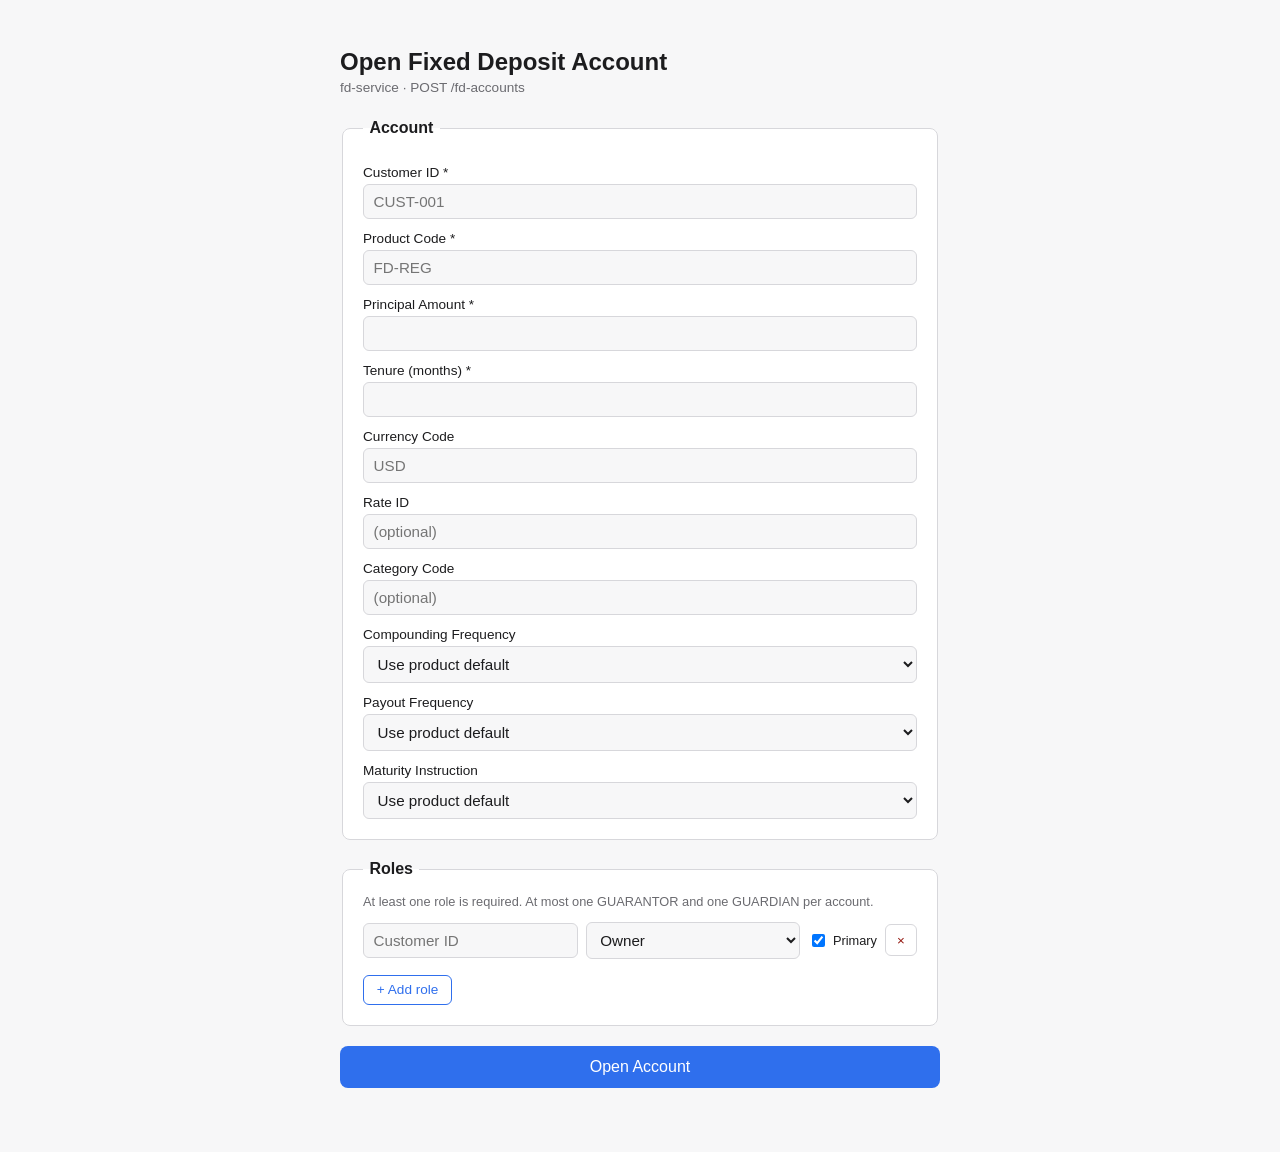
==== frontend/index.html @ ea535aa8 "Restructure into full dev workspace: fdservice under backend/, add frontend and API specs" ====
<!doctype html>
<html lang="en">
<head>
  <meta charset="utf-8" />
  <meta name="viewport" content="width=device-width, initial-scale=1" />
  <title>Open Fixed Deposit Account</title>
  <link rel="stylesheet" href="css/styles.css" />
</head>
<body>
  <main class="page">
    <h1>Open Fixed Deposit Account</h1>
    <p class="subtitle">fd-service · POST /fd-accounts</p>

    <form id="fd-form" novalidate>
      <fieldset>
        <legend>Account</legend>

        <label for="custId">Customer ID *</label>
        <input type="text" id="custId" name="custId" placeholder="CUST-001" required />

        <label for="productCode">Product Code *</label>
        <input type="text" id="productCode" name="productCode" placeholder="FD-REG" required />

        <label for="principal">Principal Amount *</label>
        <input type="number" id="principal" name="principal" min="0.01" step="0.01" required />

        <label for="tenureMonths">Tenure (months) *</label>
        <input type="number" id="tenureMonths" name="tenureMonths" min="1" step="1" required />

        <label for="currencyCode">Currency Code</label>
        <input type="text" id="currencyCode" name="currencyCode" placeholder="USD" maxlength="3" />

        <label for="rateId">Rate ID</label>
        <input type="text" id="rateId" name="rateId" placeholder="(optional)" />

        <label for="categoryCd">Category Code</label>
        <input type="text" id="categoryCd" name="categoryCd" placeholder="(optional)" />

        <label for="compoundingFreq">Compounding Frequency</label>
        <select id="compoundingFreq" name="compoundingFreq">
          <option value="">Use product default</option>
          <option value="MONTHLY">Monthly</option>
          <option value="QUARTERLY">Quarterly</option>
          <option value="HALF_YEARLY">Half-yearly</option>
          <option value="ANNUALLY">Annually</option>
        </select>

        <label for="payoutFreq">Payout Frequency</label>
        <select id="payoutFreq" name="payoutFreq">
          <option value="">Use product default</option>
          <option value="MONTHLY">Monthly</option>
          <option value="QUARTERLY">Quarterly</option>
          <option value="HALF_YEARLY">Half-yearly</option>
          <option value="ANNUALLY">Annually</option>
        </select>

        <label for="maturityInstruction">Maturity Instruction</label>
        <select id="maturityInstruction" name="maturityInstruction">
          <option value="">Use product default</option>
          <option value="PAYOUT">Payout</option>
          <option value="RENEW">Renew</option>
        </select>
      </fieldset>

      <fieldset>
        <legend>Roles</legend>
        <p class="hint">At least one role is required. At most one GUARANTOR and one GUARDIAN per account.</p>
        <div id="roles-list"></div>
        <button type="button" id="add-role-btn" class="secondary">+ Add role</button>
      </fieldset>

      <div id="form-errors" class="errors" hidden></div>

      <button type="submit" id="submit-btn">Open Account</button>
    </form>

    <section id="result-panel" class="result" hidden>
      <h2 id="result-title"></h2>
      <pre id="result-body"></pre>
    </section>
  </main>

  <template id="role-row-template">
    <div class="role-row">
      <input type="text" class="role-custId" placeholder="Customer ID" />
      <select class="role-type">
        <option value="OWNER">Owner</option>
        <option value="JOINT_HOLDER">Joint Holder</option>
        <option value="NOMINEE">Nominee</option>
        <option value="GUARANTOR">Guarantor</option>
        <option value="GUARDIAN">Guardian</option>
        <option value="BENEFICIARY">Beneficiary</option>
      </select>
      <label class="role-primary-label">
        <input type="checkbox" class="role-primary" /> Primary
      </label>
      <button type="button" class="remove-role-btn" aria-label="Remove role">&times;</button>
    </div>
  </template>

  <script src="js/api.js"></script>
  <script src="js/app.js"></script>
</body>
</html>
---- frontend/css/styles.css ----
:root {
  color-scheme: light dark;
  --bg: #f7f7f8;
  --panel: #ffffff;
  --border: #d7d7db;
  --text: #1c1c1e;
  --muted: #6b6b70;
  --accent: #2f6fed;
  --error-bg: #fdecea;
  --error-text: #92140c;
  --success-bg: #eafaf0;
  --success-text: #146c3a;
}

@media (prefers-color-scheme: dark) {
  :root {
    --bg: #1c1c1e;
    --panel: #2a2a2d;
    --border: #3d3d40;
    --text: #f2f2f3;
    --muted: #a3a3a8;
    --accent: #5c8dff;
    --error-bg: #3a1f1d;
    --error-text: #ff8a80;
    --success-bg: #1c3326;
    --success-text: #7fd8a3;
  }
}

* {
  box-sizing: border-box;
}

body {
  margin: 0;
  background: var(--bg);
  color: var(--text);
  font-family: -apple-system, BlinkMacSystemFont, "Segoe UI", Roboto, Helvetica, Arial, sans-serif;
}

.page {
  max-width: 640px;
  margin: 0 auto;
  padding: 2rem 1.25rem 4rem;
}

h1 {
  font-size: 1.5rem;
  margin-bottom: 0.25rem;
}

.subtitle {
  color: var(--muted);
  margin-top: 0;
  margin-bottom: 1.5rem;
  font-size: 0.85rem;
}

fieldset {
  background: var(--panel);
  border: 1px solid var(--border);
  border-radius: 8px;
  padding: 1rem 1.25rem 1.25rem;
  margin-bottom: 1.25rem;
}

legend {
  font-weight: 600;
  padding: 0 0.4rem;
}

.hint {
  color: var(--muted);
  font-size: 0.8rem;
  margin-top: 0;
}

label {
  display: block;
  font-size: 0.85rem;
  margin-top: 0.75rem;
  margin-bottom: 0.25rem;
}

input[type="text"],
input[type="number"],
select {
  width: 100%;
  padding: 0.5rem 0.6rem;
  border-radius: 6px;
  border: 1px solid var(--border);
  background: var(--bg);
  color: var(--text);
  font-size: 0.95rem;
}

.role-row {
  display: grid;
  grid-template-columns: 1fr 1fr auto auto;
  gap: 0.5rem;
  align-items: center;
  margin-bottom: 0.5rem;
}

.role-primary-label {
  display: flex;
  align-items: center;
  gap: 0.3rem;
  font-size: 0.8rem;
  white-space: nowrap;
  margin: 0;
}

.remove-role-btn {
  background: transparent;
  border: 1px solid var(--border);
  border-radius: 6px;
  color: var(--error-text);
  cursor: pointer;
  width: 2rem;
  height: 2rem;
}

button.secondary {
  background: transparent;
  border: 1px solid var(--accent);
  color: var(--accent);
  padding: 0.4rem 0.8rem;
  border-radius: 6px;
  cursor: pointer;
  font-size: 0.85rem;
  margin-top: 0.5rem;
}

#submit-btn {
  width: 100%;
  padding: 0.75rem;
  border: none;
  border-radius: 8px;
  background: var(--accent);
  color: #fff;
  font-size: 1rem;
  cursor: pointer;
}

#submit-btn:disabled {
  opacity: 0.6;
  cursor: not-allowed;
}

.errors {
  background: var(--error-bg);
  color: var(--error-text);
  border-radius: 8px;
  padding: 0.75rem 1rem;
  margin-bottom: 1rem;
  font-size: 0.9rem;
}

.errors ul {
  margin: 0;
  padding-left: 1.2rem;
}

.result {
  border-radius: 8px;
  padding: 1rem 1.25rem;
  margin-top: 1.5rem;
}

.result.success {
  background: var(--success-bg);
  color: var(--success-text);
}

.result.failure {
  background: var(--error-bg);
  color: var(--error-text);
}

.result h2 {
  margin-top: 0;
  font-size: 1.1rem;
}

.result pre {
  white-space: pre-wrap;
  word-break: break-word;
  font-size: 0.85rem;
  margin: 0;
}
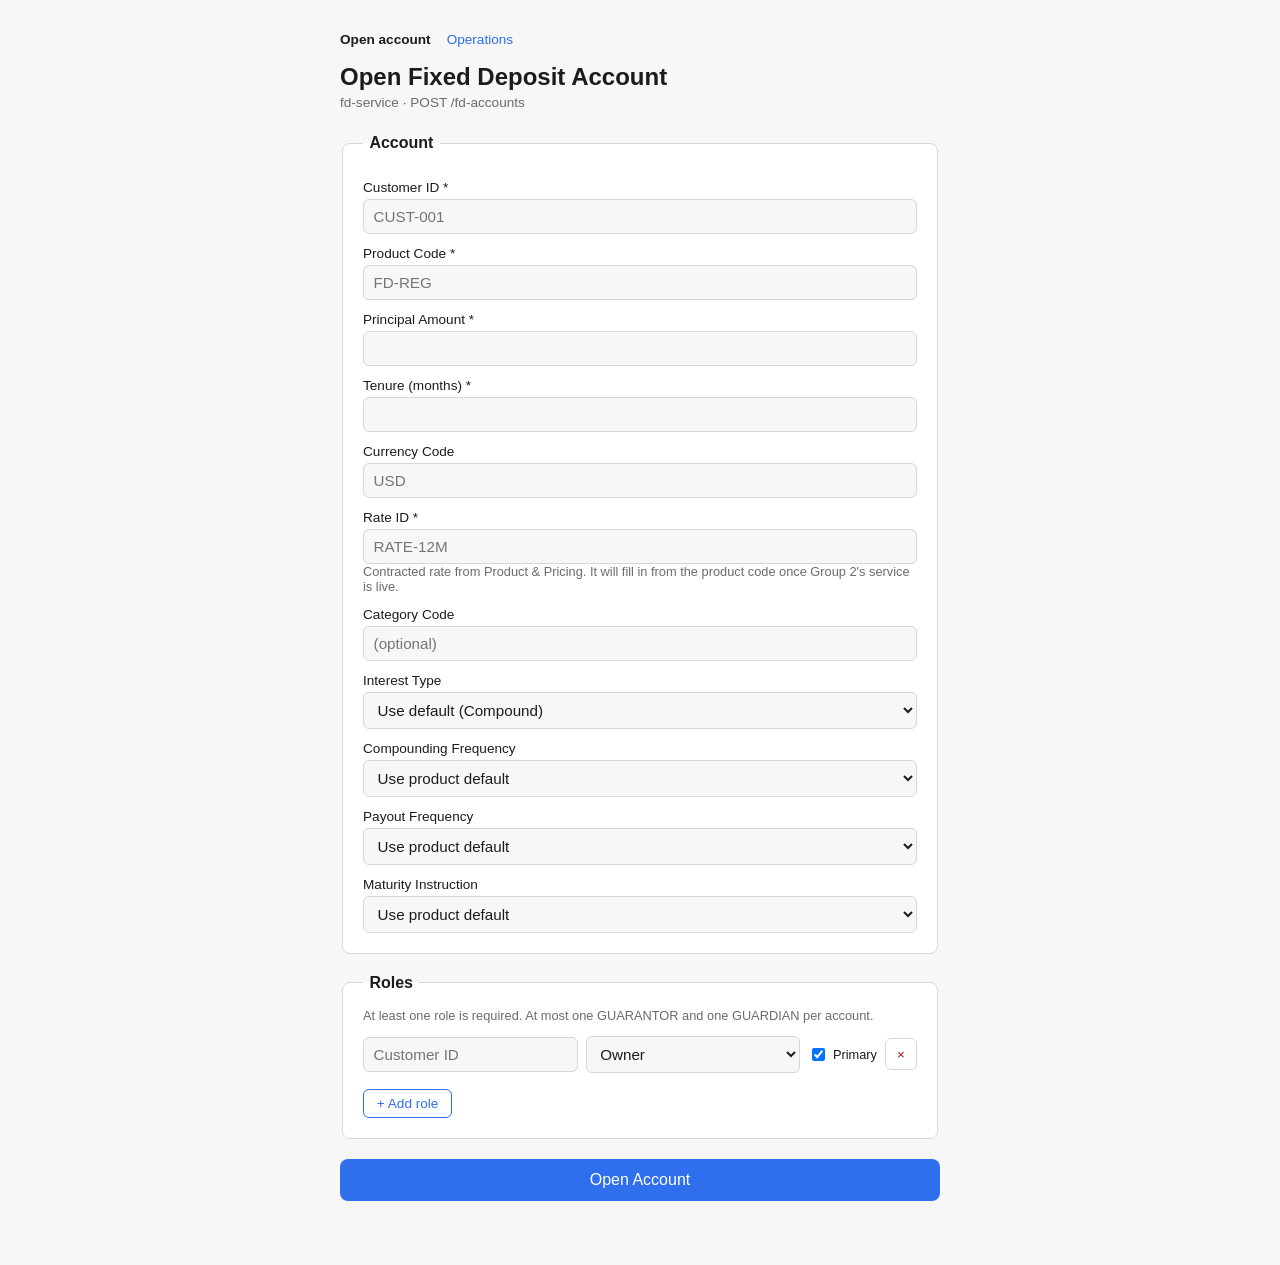
==== commit 79cbb0af: "Replace workspace with full FD module: interest batch, ledger and ops console Uploads the complete F" ====
--- a/frontend/index.html
+++ b/frontend/index.html
@@ -8,6 +8,10 @@
 </head>
 <body>
   <main class="page">
+    <nav class="topnav">
+      <a href="index.html" aria-current="page">Open account</a>
+      <a href="operations.html">Operations</a>
+    </nav>
     <h1>Open Fixed Deposit Account</h1>
     <p class="subtitle">fd-service · POST /fd-accounts</p>
 
@@ -30,11 +34,19 @@
         <label for="currencyCode">Currency Code</label>
         <input type="text" id="currencyCode" name="currencyCode" placeholder="USD" maxlength="3" />
 
-        <label for="rateId">Rate ID</label>
-        <input type="text" id="rateId" name="rateId" placeholder="(optional)" />
+        <label for="rateId">Rate ID *</label>
+        <input type="text" id="rateId" name="rateId" placeholder="RATE-12M" maxlength="20" required />
+        <p class="hint">Contracted rate from Product &amp; Pricing. It will fill in from the product code once Group 2's service is live.</p>
 
         <label for="categoryCd">Category Code</label>
         <input type="text" id="categoryCd" name="categoryCd" placeholder="(optional)" />
+
+        <label for="interestType">Interest Type</label>
+        <select id="interestType" name="interestType">
+          <option value="">Use default (Compound)</option>
+          <option value="COMPOUND">Compound — interest added to principal</option>
+          <option value="SIMPLE">Simple — interest paid out</option>
+        </select>
 
         <label for="compoundingFreq">Compounding Frequency</label>
         <select id="compoundingFreq" name="compoundingFreq">
@@ -48,6 +60,7 @@
         <label for="payoutFreq">Payout Frequency</label>
         <select id="payoutFreq" name="payoutFreq">
           <option value="">Use product default</option>
+          <option value="ON_MATURITY">On maturity</option>
           <option value="MONTHLY">Monthly</option>
           <option value="QUARTERLY">Quarterly</option>
           <option value="HALF_YEARLY">Half-yearly</option>
--- a/frontend/css/styles.css
+++ b/frontend/css/styles.css
@@ -31,6 +31,11 @@
   box-sizing: border-box;
 }
 
+/* Author display rules (.kv grid, .confirm flex) would otherwise override the hidden attribute. */
+[hidden] {
+  display: none !important;
+}
+
 body {
   margin: 0;
   background: var(--bg);
@@ -189,3 +194,202 @@
   font-size: 0.85rem;
   margin: 0;
 }
+
+/* --- Navigation ---------------------------------------------------------- */
+
+.topnav {
+  display: flex;
+  gap: 1rem;
+  font-size: 0.85rem;
+  margin-bottom: 1rem;
+}
+
+.topnav a {
+  color: var(--accent);
+  text-decoration: none;
+}
+
+.topnav a[aria-current="page"] {
+  color: var(--text);
+  font-weight: 600;
+}
+
+/* --- Operations console -------------------------------------------------- */
+
+.page.wide {
+  max-width: 1080px;
+}
+
+.panel {
+  background: var(--panel);
+  border: 1px solid var(--border);
+  border-radius: 8px;
+  padding: 1rem 1.25rem 1.25rem;
+  margin-bottom: 1.25rem;
+}
+
+.panel-head {
+  display: flex;
+  justify-content: space-between;
+  align-items: center;
+  gap: 1rem;
+  margin-bottom: 0.75rem;
+}
+
+.panel h2 {
+  font-size: 1.05rem;
+  margin: 0;
+}
+
+.panel h3 {
+  font-size: 0.9rem;
+  margin: 1.5rem 0 0.5rem;
+}
+
+.inline-form {
+  display: flex;
+  flex-wrap: wrap;
+  align-items: flex-end;
+  gap: 0.5rem 0.75rem;
+  margin-bottom: 0.75rem;
+}
+
+.inline-form label {
+  display: flex;
+  flex-direction: column;
+  gap: 0.25rem;
+  margin: 0;
+}
+
+.inline-form input {
+  width: auto;
+  min-width: 10rem;
+}
+
+input[type="date"] {
+  padding: 0.45rem 0.6rem;
+  border-radius: 6px;
+  border: 1px solid var(--border);
+  background: var(--bg);
+  color: var(--text);
+  font-size: 0.95rem;
+  font-family: inherit;
+}
+
+button.primary,
+button.danger {
+  border-radius: 6px;
+  padding: 0.45rem 0.9rem;
+  font-size: 0.85rem;
+  cursor: pointer;
+}
+
+button.primary {
+  background: var(--accent);
+  border: 1px solid var(--accent);
+  color: #fff;
+}
+
+button.danger {
+  background: transparent;
+  border: 1px solid var(--error-text);
+  color: var(--error-text);
+}
+
+.inline-form button.secondary {
+  margin-top: 0;
+}
+
+button:disabled {
+  opacity: 0.6;
+  cursor: not-allowed;
+}
+
+.confirm {
+  display: flex;
+  flex-wrap: wrap;
+  align-items: center;
+  gap: 0.5rem 0.75rem;
+  font-size: 0.85rem;
+}
+
+.kv {
+  display: grid;
+  grid-template-columns: repeat(auto-fill, minmax(190px, 1fr));
+  gap: 0.6rem 1.25rem;
+  margin: 0 0 0.75rem;
+}
+
+.kv dt {
+  font-size: 0.72rem;
+  color: var(--muted);
+  text-transform: uppercase;
+  letter-spacing: 0.03em;
+}
+
+.kv dd {
+  margin: 0.1rem 0 0;
+  font-variant-numeric: tabular-nums;
+  overflow-wrap: anywhere;
+}
+
+.table-wrap {
+  overflow-x: auto;
+}
+
+table {
+  width: 100%;
+  border-collapse: collapse;
+  font-size: 0.82rem;
+}
+
+th,
+td {
+  text-align: left;
+  padding: 0.4rem 0.55rem;
+  border-bottom: 1px solid var(--border);
+  white-space: nowrap;
+}
+
+th {
+  color: var(--muted);
+  font-weight: 600;
+}
+
+th.num,
+td.num {
+  text-align: right;
+  font-variant-numeric: tabular-nums;
+}
+
+td.empty {
+  color: var(--muted);
+  text-align: center;
+}
+
+.badge {
+  display: inline-block;
+  padding: 0.05rem 0.45rem;
+  border-radius: 999px;
+  font-size: 0.72rem;
+  font-weight: 600;
+  background: var(--bg);
+  border: 1px solid var(--border);
+}
+
+.badge-success,
+.badge-active,
+.badge-completed,
+.badge-open {
+  background: var(--success-bg);
+  color: var(--success-text);
+  border-color: transparent;
+}
+
+.badge-failed,
+.badge-closed,
+.badge-matured_closed {
+  background: var(--error-bg);
+  color: var(--error-text);
+  border-color: transparent;
+}
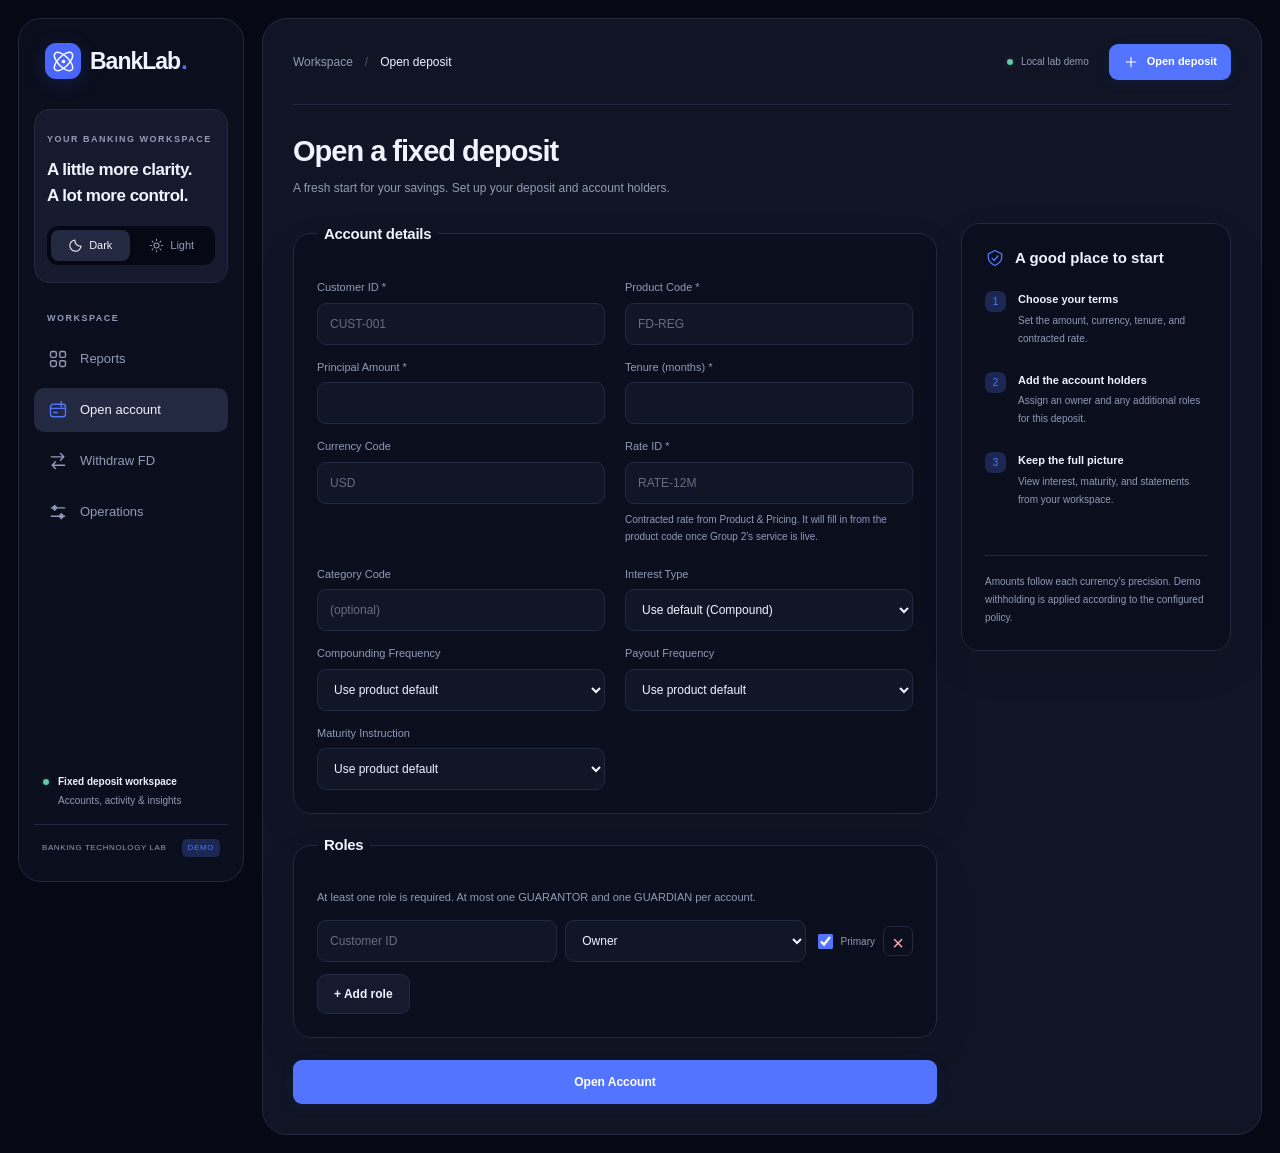
==== commit 5821c13d: "Redesign banking workspace with dark and light dashboard themes" ====
--- a/frontend/index.html
+++ b/frontend/index.html
@@ -4,75 +4,69 @@
   <meta charset="utf-8" />
   <meta name="viewport" content="width=device-width, initial-scale=1" />
   <title>Open Fixed Deposit Account</title>
+  <script src="js/theme.js"></script>
   <link rel="stylesheet" href="css/styles.css" />
 </head>
 <body>
   <main class="page">
     <nav class="topnav">
       <a href="index.html" aria-current="page">Open account</a>
+      <a href="withdraw.html">Withdraw FD</a>
       <a href="operations.html">Operations</a>
+      <a href="reports.html">Reports</a>
     </nav>
-    <h1>Open Fixed Deposit Account</h1>
-    <p class="subtitle">fd-service · POST /fd-accounts</p>
+    <h1>Open a fixed deposit</h1>
+    <p class="subtitle">A fresh start for your savings. Set up your deposit and account holders.</p>
 
     <form id="fd-form" novalidate>
       <fieldset>
-        <legend>Account</legend>
+        <legend>Account details</legend>
+<div class="account-grid">
 
-        <label for="custId">Customer ID *</label>
-        <input type="text" id="custId" name="custId" placeholder="CUST-001" required />
+        <div class="field"><label for="custId">Customer ID *</label><input type="text" id="custId" name="custId" placeholder="CUST-001" required /></div>
 
-        <label for="productCode">Product Code *</label>
-        <input type="text" id="productCode" name="productCode" placeholder="FD-REG" required />
+        <div class="field"><label for="productCode">Product Code *</label><input type="text" id="productCode" name="productCode" placeholder="FD-REG" required /></div>
 
-        <label for="principal">Principal Amount *</label>
-        <input type="number" id="principal" name="principal" min="0.01" step="0.01" required />
+        <div class="field"><label for="principal">Principal Amount *</label><input type="number" inputmode="decimal" id="principal" name="principal" min="0.01" step="0.01" required /></div>
 
-        <label for="tenureMonths">Tenure (months) *</label>
-        <input type="number" id="tenureMonths" name="tenureMonths" min="1" step="1" required />
+        <div class="field"><label for="tenureMonths">Tenure (months) *</label><input type="number" id="tenureMonths" name="tenureMonths" min="1" step="1" required /></div>
 
-        <label for="currencyCode">Currency Code</label>
-        <input type="text" id="currencyCode" name="currencyCode" placeholder="USD" maxlength="3" />
+        <div class="field"><label for="currencyCode">Currency Code</label><input type="text" id="currencyCode" name="currencyCode" placeholder="USD" maxlength="3" list="currency-codes" /></div>
 
-        <label for="rateId">Rate ID *</label>
-        <input type="text" id="rateId" name="rateId" placeholder="RATE-12M" maxlength="20" required />
-        <p class="hint">Contracted rate from Product &amp; Pricing. It will fill in from the product code once Group 2's service is live.</p>
+        <div class="field"><label for="rateId">Rate ID *</label><input type="text" id="rateId" name="rateId" placeholder="RATE-12M" maxlength="20" required />
+        <p class="hint">Contracted rate from Product &amp; Pricing. It will fill in from the product code once Group 2's service is live.</p></div>
 
-        <label for="categoryCd">Category Code</label>
-        <input type="text" id="categoryCd" name="categoryCd" placeholder="(optional)" />
+        <div class="field"><label for="categoryCd">Category Code</label><input type="text" id="categoryCd" name="categoryCd" placeholder="(optional)" /></div>
 
-        <label for="interestType">Interest Type</label>
-        <select id="interestType" name="interestType">
+        <div class="field"><label for="interestType">Interest Type</label><select id="interestType" name="interestType">
           <option value="">Use default (Compound)</option>
           <option value="COMPOUND">Compound — interest added to principal</option>
           <option value="SIMPLE">Simple — interest paid out</option>
-        </select>
+        </select></div>
 
-        <label for="compoundingFreq">Compounding Frequency</label>
-        <select id="compoundingFreq" name="compoundingFreq">
+        <div class="field"><label for="compoundingFreq">Compounding Frequency</label><select id="compoundingFreq" name="compoundingFreq">
           <option value="">Use product default</option>
           <option value="MONTHLY">Monthly</option>
           <option value="QUARTERLY">Quarterly</option>
           <option value="HALF_YEARLY">Half-yearly</option>
           <option value="ANNUALLY">Annually</option>
-        </select>
+        </select></div>
 
-        <label for="payoutFreq">Payout Frequency</label>
-        <select id="payoutFreq" name="payoutFreq">
+        <div class="field"><label for="payoutFreq">Payout Frequency</label><select id="payoutFreq" name="payoutFreq">
           <option value="">Use product default</option>
           <option value="ON_MATURITY">On maturity</option>
           <option value="MONTHLY">Monthly</option>
           <option value="QUARTERLY">Quarterly</option>
           <option value="HALF_YEARLY">Half-yearly</option>
           <option value="ANNUALLY">Annually</option>
-        </select>
+        </select></div>
 
-        <label for="maturityInstruction">Maturity Instruction</label>
-        <select id="maturityInstruction" name="maturityInstruction">
+        <div class="field"><label for="maturityInstruction">Maturity Instruction</label><select id="maturityInstruction" name="maturityInstruction">
           <option value="">Use product default</option>
           <option value="PAYOUT">Payout</option>
           <option value="RENEW">Renew</option>
-        </select>
+        </select></div>
+</div>
       </fieldset>
 
       <fieldset>
@@ -91,7 +85,9 @@
       <h2 id="result-title"></h2>
       <pre id="result-body"></pre>
     </section>
-  </main>
+  <aside class="panel deposit-guide" aria-label="Opening a deposit"><div class="guide-heading"><svg viewBox="0 0 24 24" fill="none" stroke="currentColor" stroke-width="1.6" aria-hidden="true"><path d="m12 3 8 4v5c0 5-8 9-8 9s-8-4-8-9V7Z"/><path d="m8 12 3 3 5-6"/></svg>A good place to start</div><ol class="guide-steps"><li><strong>Choose your terms</strong><span>Set the amount, currency, tenure, and contracted rate.</span></li><li><strong>Add the account holders</strong><span>Assign an owner and any additional roles for this deposit.</span></li><li><strong>Keep the full picture</strong><span>View interest, maturity, and statements from your workspace.</span></li></ol><div class="guide-footer">Amounts follow each currency’s precision. Demo withholding is applied according to the configured policy.</div></aside>
+  <datalist id="currency-codes"><option value="INR"><option value="USD"><option value="JPY"><option value="BHD"><option value="KWD"><option value="EUR"><option value="GBP"></datalist>
+</main>
 
   <template id="role-row-template">
     <div class="role-row">
@@ -111,7 +107,9 @@
     </div>
   </template>
 
-  <script src="js/api.js"></script>
+  <script src="js/shell.js"></script>
+<script src="js/money.js"></script>
+<script src="js/api.js"></script>
   <script src="js/app.js"></script>
 </body>
 </html>
--- a/frontend/css/styles.css
+++ b/frontend/css/styles.css
@@ -1,395 +1,102 @@
-:root {
-  color-scheme: light dark;
-  --bg: #f7f7f8;
-  --panel: #ffffff;
-  --border: #d7d7db;
-  --text: #1c1c1e;
-  --muted: #6b6b70;
-  --accent: #2f6fed;
-  --error-bg: #fdecea;
-  --error-text: #92140c;
-  --success-bg: #eafaf0;
-  --success-text: #146c3a;
+:root, :root[data-theme="dark"] {
+  color-scheme: dark;
+  --bg:#060814; --sidebar:#0b0e1c; --canvas:#101424; --panel:#0a0e1d; --panel-soft:#151a2e;
+  --input:#111627; --border:#222941; --text:#f1f3ff; --muted:#929bb7; --accent:#5374ff;
+  --accent-soft:#1b2854; --active:#222940; --shadow:0 16px 45px #00000012;
+  --error-bg:#301c29; --error-text:#ffadba; --success-bg:#102c2b; --success-text:#77dbc3;
+  --grid:#252d46; --hero:#111935;
 }
-
-@media (prefers-color-scheme: dark) {
-  :root {
-    --bg: #1c1c1e;
-    --panel: #2a2a2d;
-    --border: #3d3d40;
-    --text: #f2f2f3;
-    --muted: #a3a3a8;
-    --accent: #5c8dff;
-    --error-bg: #3a1f1d;
-    --error-text: #ff8a80;
-    --success-bg: #1c3326;
-    --success-text: #7fd8a3;
-  }
+:root[data-theme="light"] {
+  color-scheme:light;
+  --bg:#edf0f7; --sidebar:#ffffff; --canvas:#f4f6fb; --panel:#ffffff; --panel-soft:#f0f3fa;
+  --input:#f8f9fd; --border:#e1e6f0; --text:#19213b; --muted:#6a7590; --accent:#3459ed;
+  --accent-soft:#e8edff; --active:#edf1ff; --shadow:0 8px 30px #23366a06;
+  --error-bg:#fff0f2; --error-text:#ad304b; --success-bg:#e9f7f2; --success-text:#16795c;
+  --grid:#e4e9f3; --hero:#eef1ff;
 }
-
-* {
-  box-sizing: border-box;
-}
-
-/* Author display rules (.kv grid, .confirm flex) would otherwise override the hidden attribute. */
-[hidden] {
-  display: none !important;
-}
-
-body {
-  margin: 0;
-  background: var(--bg);
-  color: var(--text);
-  font-family: -apple-system, BlinkMacSystemFont, "Segoe UI", Roboto, Helvetica, Arial, sans-serif;
-}
-
-.page {
-  max-width: 640px;
-  margin: 0 auto;
-  padding: 2rem 1.25rem 4rem;
-}
-
-h1 {
-  font-size: 1.5rem;
-  margin-bottom: 0.25rem;
-}
-
-.subtitle {
-  color: var(--muted);
-  margin-top: 0;
-  margin-bottom: 1.5rem;
-  font-size: 0.85rem;
-}
-
-fieldset {
-  background: var(--panel);
-  border: 1px solid var(--border);
-  border-radius: 8px;
-  padding: 1rem 1.25rem 1.25rem;
-  margin-bottom: 1.25rem;
-}
-
-legend {
-  font-weight: 600;
-  padding: 0 0.4rem;
-}
-
-.hint {
-  color: var(--muted);
-  font-size: 0.8rem;
-  margin-top: 0;
-}
-
-label {
-  display: block;
-  font-size: 0.85rem;
-  margin-top: 0.75rem;
-  margin-bottom: 0.25rem;
-}
-
-input[type="text"],
-input[type="number"],
-select {
-  width: 100%;
-  padding: 0.5rem 0.6rem;
-  border-radius: 6px;
-  border: 1px solid var(--border);
-  background: var(--bg);
-  color: var(--text);
-  font-size: 0.95rem;
-}
-
-.role-row {
-  display: grid;
-  grid-template-columns: 1fr 1fr auto auto;
-  gap: 0.5rem;
-  align-items: center;
-  margin-bottom: 0.5rem;
-}
-
-.role-primary-label {
-  display: flex;
-  align-items: center;
-  gap: 0.3rem;
-  font-size: 0.8rem;
-  white-space: nowrap;
-  margin: 0;
-}
-
-.remove-role-btn {
-  background: transparent;
-  border: 1px solid var(--border);
-  border-radius: 6px;
-  color: var(--error-text);
-  cursor: pointer;
-  width: 2rem;
-  height: 2rem;
-}
-
-button.secondary {
-  background: transparent;
-  border: 1px solid var(--accent);
-  color: var(--accent);
-  padding: 0.4rem 0.8rem;
-  border-radius: 6px;
-  cursor: pointer;
-  font-size: 0.85rem;
-  margin-top: 0.5rem;
-}
-
-#submit-btn {
-  width: 100%;
-  padding: 0.75rem;
-  border: none;
-  border-radius: 8px;
-  background: var(--accent);
-  color: #fff;
-  font-size: 1rem;
-  cursor: pointer;
-}
-
-#submit-btn:disabled {
-  opacity: 0.6;
-  cursor: not-allowed;
-}
-
-.errors {
-  background: var(--error-bg);
-  color: var(--error-text);
-  border-radius: 8px;
-  padding: 0.75rem 1rem;
-  margin-bottom: 1rem;
-  font-size: 0.9rem;
-}
-
-.errors ul {
-  margin: 0;
-  padding-left: 1.2rem;
-}
-
-.result {
-  border-radius: 8px;
-  padding: 1rem 1.25rem;
-  margin-top: 1.5rem;
-}
-
-.result.success {
-  background: var(--success-bg);
-  color: var(--success-text);
-}
-
-.result.failure {
-  background: var(--error-bg);
-  color: var(--error-text);
-}
-
-.result h2 {
-  margin-top: 0;
-  font-size: 1.1rem;
-}
-
-.result pre {
-  white-space: pre-wrap;
-  word-break: break-word;
-  font-size: 0.85rem;
-  margin: 0;
-}
-
-/* --- Navigation ---------------------------------------------------------- */
-
-.topnav {
-  display: flex;
-  gap: 1rem;
-  font-size: 0.85rem;
-  margin-bottom: 1rem;
-}
-
-.topnav a {
-  color: var(--accent);
-  text-decoration: none;
-}
-
-.topnav a[aria-current="page"] {
-  color: var(--text);
-  font-weight: 600;
-}
-
-/* --- Operations console -------------------------------------------------- */
-
-.page.wide {
-  max-width: 1080px;
-}
-
-.panel {
-  background: var(--panel);
-  border: 1px solid var(--border);
-  border-radius: 8px;
-  padding: 1rem 1.25rem 1.25rem;
-  margin-bottom: 1.25rem;
-}
-
-.panel-head {
-  display: flex;
-  justify-content: space-between;
-  align-items: center;
-  gap: 1rem;
-  margin-bottom: 0.75rem;
-}
-
-.panel h2 {
-  font-size: 1.05rem;
-  margin: 0;
-}
-
-.panel h3 {
-  font-size: 0.9rem;
-  margin: 1.5rem 0 0.5rem;
-}
-
-.inline-form {
-  display: flex;
-  flex-wrap: wrap;
-  align-items: flex-end;
-  gap: 0.5rem 0.75rem;
-  margin-bottom: 0.75rem;
-}
-
-.inline-form label {
-  display: flex;
-  flex-direction: column;
-  gap: 0.25rem;
-  margin: 0;
-}
-
-.inline-form input {
-  width: auto;
-  min-width: 10rem;
-}
-
-input[type="date"] {
-  padding: 0.45rem 0.6rem;
-  border-radius: 6px;
-  border: 1px solid var(--border);
-  background: var(--bg);
-  color: var(--text);
-  font-size: 0.95rem;
-  font-family: inherit;
-}
-
-button.primary,
-button.danger {
-  border-radius: 6px;
-  padding: 0.45rem 0.9rem;
-  font-size: 0.85rem;
-  cursor: pointer;
-}
-
-button.primary {
-  background: var(--accent);
-  border: 1px solid var(--accent);
-  color: #fff;
-}
-
-button.danger {
-  background: transparent;
-  border: 1px solid var(--error-text);
-  color: var(--error-text);
-}
-
-.inline-form button.secondary {
-  margin-top: 0;
-}
-
-button:disabled {
-  opacity: 0.6;
-  cursor: not-allowed;
-}
-
-.confirm {
-  display: flex;
-  flex-wrap: wrap;
-  align-items: center;
-  gap: 0.5rem 0.75rem;
-  font-size: 0.85rem;
-}
-
-.kv {
-  display: grid;
-  grid-template-columns: repeat(auto-fill, minmax(190px, 1fr));
-  gap: 0.6rem 1.25rem;
-  margin: 0 0 0.75rem;
-}
-
-.kv dt {
-  font-size: 0.72rem;
-  color: var(--muted);
-  text-transform: uppercase;
-  letter-spacing: 0.03em;
-}
-
-.kv dd {
-  margin: 0.1rem 0 0;
-  font-variant-numeric: tabular-nums;
-  overflow-wrap: anywhere;
-}
-
-.table-wrap {
-  overflow-x: auto;
-}
-
-table {
-  width: 100%;
-  border-collapse: collapse;
-  font-size: 0.82rem;
-}
-
-th,
-td {
-  text-align: left;
-  padding: 0.4rem 0.55rem;
-  border-bottom: 1px solid var(--border);
-  white-space: nowrap;
-}
-
-th {
-  color: var(--muted);
-  font-weight: 600;
-}
-
-th.num,
-td.num {
-  text-align: right;
-  font-variant-numeric: tabular-nums;
-}
-
-td.empty {
-  color: var(--muted);
-  text-align: center;
-}
-
-.badge {
-  display: inline-block;
-  padding: 0.05rem 0.45rem;
-  border-radius: 999px;
-  font-size: 0.72rem;
-  font-weight: 600;
-  background: var(--bg);
-  border: 1px solid var(--border);
-}
-
-.badge-success,
-.badge-active,
-.badge-completed,
-.badge-open {
-  background: var(--success-bg);
-  color: var(--success-text);
-  border-color: transparent;
-}
-
-.badge-failed,
-.badge-closed,
-.badge-matured_closed {
-  background: var(--error-bg);
-  color: var(--error-text);
-  border-color: transparent;
-}
+* {box-sizing:border-box}
+[hidden] {display:none!important}
+body {margin:0;background:var(--bg);color:var(--text);font-family:Inter,-apple-system,BlinkMacSystemFont,"Segoe UI",sans-serif;font-size:14px;line-height:1.5;-webkit-font-smoothing:antialiased}
+a {color:var(--accent);text-decoration:none}
+button,input,select {font:inherit}
+button,a,input,select { -webkit-tap-highlight-color:transparent }
+button,a {touch-action:manipulation}
+button {cursor:pointer}
+button:disabled {opacity:.45;cursor:not-allowed}
+button:focus-visible,a:focus-visible,input:focus-visible,select:focus-visible {outline:3px solid var(--accent);outline-offset:4px}
+svg {width:20px;height:20px;flex-shrink:0}
+.app-sidebar {position:fixed;inset:18px auto 18px 18px;width:226px;display:flex;flex-direction:column;padding:24px 15px;background:var(--sidebar);border:1px solid var(--border);border-radius:23px;z-index:30}
+.brand {display:flex;align-items:center;gap:9px;padding:0 11px;color:var(--text);font-size:23px;font-weight:720;letter-spacing:-1px}
+.brand-mark {display:grid;place-items:center;width:36px;height:36px;color:#fff;background:#4b66fa;border-radius:11px;box-shadow:0 4px 20px #4264ff30}
+.brand-mark svg {width:29px;height:29px}.brand-dot {color:var(--accent);margin-left:-8px}
+.sidebar-intro {margin-top:30px;padding:17px 12px;background:var(--panel-soft);border:1px solid var(--border);border-radius:15px}
+.eyebrow,.nav-label {font-size:9px;letter-spacing:1.5px;font-weight:650;color:var(--muted)}
+.sidebar-intro h2 {font-size:17px;line-height:1.5;letter-spacing:-.5px;font-weight:560;margin:9px 0 18px}
+.theme-switch {display:flex;padding:4px;border-radius:11px;background:var(--bg);gap:3px}
+.theme-switch button {display:flex;align-items:center;justify-content:center;gap:6px;flex:1;border:0;border-radius:8px;padding:7px 5px;background:transparent;color:var(--muted);font-size:11px}
+.theme-switch svg {width:15px;height:15px}.theme-switch button[aria-pressed="true"] {background:var(--active);color:var(--text);box-shadow:0 2px 6px #00000008}
+.nav-label {padding:0 13px;margin:29px 0 12px}
+.topnav {display:flex;flex-direction:column;gap:7px}
+.topnav a {display:flex;align-items:center;gap:12px;padding:12px 14px;border-radius:10px;color:var(--muted);font-size:13px;font-weight:500;transition:background .15s,color .15s}
+.topnav a:hover {background:var(--panel-soft);color:var(--text)}
+.topnav a[aria-current="page"] {background:var(--active);color:var(--text)}
+.topnav a[aria-current="page"] svg {color:var(--accent)}
+.sidebar-bottom {margin-top:auto;padding-top:35px}.sidebar-note {display:flex;align-items:flex-start;gap:9px;padding:16px 9px}.sidebar-note strong {display:block;font-size:10px;font-weight:550}.sidebar-note small {display:block;color:var(--muted);font-size:10px;margin-top:4px}
+.status-dot {display:inline-block;width:6px;height:6px;border-radius:50%;background:#62c9ab;flex-shrink:0;margin-top:5px;box-shadow:0 0 0 3px #62c9ab0c}
+.lab-label {display:flex;align-items:center;justify-content:space-between;gap:5px;padding:14px 8px 0;border-top:1px solid var(--border);color:var(--muted);font-size:8px;letter-spacing:.6px}.lab-label span {padding:3px 6px;border-radius:5px;background:var(--accent-soft);color:var(--accent);font-size:8px}
+.app-workspace {margin:18px 18px 18px 262px;min-height:calc(100vh - 36px);background:var(--canvas);border:1px solid var(--border);border-radius:25px;padding:0 30px 30px}
+.app-topbar {min-height:86px;display:flex;align-items:center;justify-content:space-between;gap:16px;border-bottom:1px solid var(--border);margin-bottom:28px}
+.topbar-location,.topbar-actions {display:flex;align-items:center;gap:12px}.topbar-location {font-size:12px;font-weight:500}.breadcrumb-root,.breadcrumb-divider {color:var(--muted)}.breadcrumb-divider {opacity:.5}.topbar-actions {gap:20px}
+.workspace-chip {display:flex;align-items:center;gap:8px;font-size:10px;color:var(--muted);white-space:nowrap}.workspace-chip .status-dot {margin:0}
+.button,button.primary,button.secondary,button.danger,#submit-btn {display:inline-flex;align-items:center;justify-content:center;gap:8px;min-height:40px;padding:10px 16px;border:1px solid transparent;border-radius:9px;font-size:12px;line-height:1.3;font-weight:550;transition:background .15s,transform .15s;white-space:normal}
+.button.primary,button.primary,#submit-btn {background:var(--accent);color:#fff;box-shadow:0 3px 14px #335dff18}
+.button.primary:hover,button.primary:hover,#submit-btn:hover {background:#4262ef}
+button.secondary,.button.secondary {background:var(--panel-soft);color:var(--text);border-color:var(--border)}
+button.secondary:hover {background:var(--active)}
+button.danger {background:var(--error-bg);color:var(--error-text);border-color:color-mix(in srgb,var(--error-text) 20%,transparent)}
+.header-create {min-height:36px;font-size:11px;padding:9px 13px}.header-create svg {width:16px;height:16px}
+.icon-button {display:grid;place-items:center;background:var(--panel-soft);color:var(--text);border:1px solid var(--border);border-radius:9px;width:36px;height:36px}
+.menu-toggle,.sidebar-close,.nav-overlay {display:none}
+.page,.page.wide {width:100%;max-width:1450px;margin:0 auto;padding:0;min-width:0}
+.page-heading {margin:0 0 24px}h1 {font-size:29px;line-height:1.25;letter-spacing:-1px;font-weight:620;margin:0 0 9px}
+.subtitle {color:var(--muted);font-size:12px;margin:0;line-height:1.7}
+h2,h3,p {overflow-wrap:anywhere}.hint {color:var(--muted);font-size:11px;line-height:1.7;margin:8px 0 14px}
+.panel,fieldset {min-width:0;background:var(--panel);border:1px solid var(--border);box-shadow:var(--shadow);border-radius:18px;padding:23px;margin:0 0 20px}
+.panel-head {display:flex;align-items:center;justify-content:space-between;gap:12px;margin-bottom:20px}.panel h2 {font-size:16px;letter-spacing:-.35px;font-weight:560;margin:0}.panel h3 {font-size:12px;font-weight:550;margin:25px 0 12px}
+legend {font-size:15px;font-weight:550;letter-spacing:-.3px;padding:0 7px}
+label {display:block;color:var(--muted);font-size:11px;font-weight:500;margin:13px 0 7px}
+input[type="text"],input[type="number"],input[type="date"],select {width:100%;min-width:0;min-height:42px;padding:10px 12px;border:1px solid var(--border);border-radius:9px;background:var(--input);color:var(--text);font-size:12px;outline:none}
+input::placeholder {color:var(--muted);opacity:.65}input:focus,select:focus {border-color:var(--accent);box-shadow:0 0 0 3px color-mix(in srgb,var(--accent) 10%,transparent)}
+input:disabled,select:disabled {opacity:.5;cursor:not-allowed}
+input[type="checkbox"] {accent-color:var(--accent);width:15px;height:15px;vertical-align:middle}
+.inline-form {display:flex;flex-wrap:wrap;align-items:flex-end;gap:14px;margin-bottom:14px}
+.inline-form label {display:flex;flex-direction:column;gap:8px;margin:0;flex:1 1 140px;max-width:100%}.inline-form input,.inline-form select {width:100%;min-width:0}.inline-form button {flex-shrink:0}
+#report-form > .inline-form:first-child > label:first-child {flex-basis:190px}
+#report-form > .inline-form:last-child {margin:20px 0 0;padding-top:17px;border-top:1px solid var(--border)}
+.errors {background:var(--error-bg);color:var(--error-text);padding:13px 16px;border:1px solid color-mix(in srgb,var(--error-text) 15%,transparent);border-radius:12px;font-size:12px;margin:0 0 16px}.errors ul {padding-left:18px;margin:0}
+.result {padding:22px;border-radius:16px;margin:20px 0}.result.success {background:var(--success-bg);color:var(--success-text)}.result.failure {background:var(--error-bg);color:var(--error-text)}.result h2 {font-size:17px;margin:0 0 12px}.result pre {white-space:pre-wrap;overflow-wrap:anywhere;word-break:break-word;font-size:12px;margin:0}
+.kv {display:grid;grid-template-columns:repeat(auto-fit,minmax(160px,1fr));gap:20px;margin:0 0 22px}.kv dt {font-size:10px;color:var(--muted);margin-bottom:6px}.kv dd {margin:0;font-size:13px;font-weight:500;overflow-wrap:anywhere;font-variant-numeric:tabular-nums}
+.table-wrap {overflow-x:auto;max-width:100%;min-width:0;scrollbar-width:thin;scrollbar-color:var(--border) transparent}
+table {width:100%;border-collapse:collapse;font-size:11px}th,td {text-align:left;padding:14px 12px;border-bottom:1px solid var(--border);white-space:nowrap}th {color:var(--muted);font-weight:500;font-size:10px;background:var(--panel-soft)}th:first-child {border-radius:8px 0 0 8px}th:last-child {border-radius:0 8px 8px 0}tbody tr:last-child td {border-bottom:0}tbody tr:hover {background:color-mix(in srgb,var(--panel-soft) 60%,transparent)}
+.num {text-align:right;font-variant-numeric:tabular-nums}td.empty {text-align:center;color:var(--muted);padding:26px}
+.badge {display:inline-block;padding:4px 8px;border-radius:6px;background:var(--panel-soft);border:1px solid var(--border);font-size:9px;line-height:1.4;white-space:nowrap;color:var(--muted)}
+.badge-success,.badge-active,.badge-open,.badge-completed {background:var(--success-bg);color:var(--success-text);border-color:transparent}.badge-failed,.badge-closed,.badge-matured_closed {background:var(--error-bg);color:var(--error-text);border-color:transparent}
+.summary-cards {display:grid;grid-template-columns:repeat(auto-fit,minmax(min(100%,220px),1fr));gap:12px;margin:18px 0 25px}.summary-card {display:grid;gap:10px;padding:19px;background:var(--panel-soft);border:1px solid var(--border);border-radius:13px;min-width:0;overflow-wrap:anywhere}.summary-card>span:first-child {font-size:10px;color:var(--muted)}.summary-card strong {font-size:20px;font-weight:550;letter-spacing:-.5px;font-variant-numeric:tabular-nums}.summary-card .hint {margin:0}
+#report-status {font-size:11px;color:var(--muted);min-height:8px}#fx-result {overflow-wrap:anywhere;font-size:13px;font-variant-numeric:tabular-nums;margin:18px 0}
+.account-grid {display:grid;grid-template-columns:1fr 1fr;gap:3px 20px}.field {min-width:0}.field .hint {font-size:10px;margin:7px 0}.field label {margin-top:11px}
+.role-row {display:grid;grid-template-columns:1fr 1fr auto auto;gap:8px;align-items:center;margin:12px 0}.role-primary-label {display:flex;align-items:center;gap:5px;white-space:nowrap;font-size:10px;margin:0}.remove-role-btn {display:grid;place-items:center;width:30px;height:30px;border:1px solid var(--border);background:transparent;color:var(--error-text);border-radius:7px;font-size:20px}
+#submit-btn {width:100%;min-height:44px;margin-top:2px}.index-page {display:grid;grid-template-columns:minmax(0,1fr) 270px;gap:0 24px}.index-page .page-heading {grid-column:1/-1}.index-page #fd-form {grid-column:1}.index-page #result-panel {grid-column:1}.deposit-guide {grid-column:2;grid-row:2;align-self:start;position:sticky;top:20px}.guide-heading {display:flex;gap:10px;align-items:center;font-size:15px;font-weight:550}.guide-heading svg {color:var(--accent)}.guide-steps {list-style:none;padding:0;counter-reset:steps;margin:22px 0}.guide-steps li {position:relative;padding:0 0 24px 33px;counter-increment:steps}.guide-steps li::before {content:counter(steps);position:absolute;left:0;top:0;display:grid;place-items:center;width:21px;height:21px;border-radius:7px;background:var(--accent-soft);color:var(--accent);font-size:10px}.guide-steps strong {display:block;font-size:11px;font-weight:550;margin-bottom:4px}.guide-steps span {display:block;font-size:10px;line-height:1.8;color:var(--muted)}.guide-footer {padding-top:17px;border-top:1px solid var(--border);font-size:10px;color:var(--muted);line-height:1.8}
+.confirm {display:flex;align-items:center;flex-wrap:wrap;gap:10px;font-size:12px;margin-top:15px}.withdraw-page {max-width:1050px}.withdraw-page #withdraw-lookup {display:flex;align-items:flex-end;gap:12px;flex-wrap:wrap}.withdraw-page #withdraw-lookup label {width:100%;margin:0}.withdraw-page #account-number {flex:1 1 240px}.withdraw-page #lookup-button {min-height:42px}.withdraw-page #quote-button {margin-top:16px}.withdraw-page #confirm-form label {margin-bottom:18px;color:var(--text)}
+.operations-grid {display:grid;grid-template-columns:1fr 1.25fr;gap:20px}.operations-grid>.panel {margin-bottom:20px}.operations-grid .kv {grid-template-columns:1fr 1fr}.operations-grid .inline-form label {flex-basis:110px}.operations-grid .hint {margin-bottom:0;font-size:10px}.operations-grid .table-wrap {margin-top:20px}
+.overview-grid {display:grid;grid-template-columns:1fr 1.15fr .95fr;gap:18px;margin:26px 0 18px}.overview-card {min-width:0;min-height:240px;border:1px solid var(--border);background:var(--panel);border-radius:19px;padding:24px;box-shadow:var(--shadow);overflow:hidden}.overview-card h2 {font-size:15px;font-weight:550;letter-spacing:-.3px;margin:0}.overview-card .card-label {font-size:10px;color:var(--muted)}
+.insight-card {position:relative;display:flex;flex-direction:column;justify-content:space-between;background:var(--hero);isolation:isolate}.insight-card::before {content:"";position:absolute;z-index:-1;inset:0;background:radial-gradient(ellipse at 100% 70%,#3159ff80 0%,transparent 65%),linear-gradient(90deg,#3959ff08 1px,transparent 1px),linear-gradient(#3959ff08 1px,transparent 1px);background-size:auto,20px 20px,20px 20px}.insight-card .insight-tag {align-self:flex-start;padding:6px 10px;border:1px solid #5672ff55;background:#4d6aff0c;border-radius:7px;font-size:9px;color:var(--text)}.insight-card h2 {font-size:25px;font-weight:530;line-height:1.3;letter-spacing:-.8px;max-width:210px;margin-top:28px}.insight-card p {font-size:10px;line-height:1.8;color:var(--muted);max-width:230px;margin:10px 0 0}.insight-card .insight-arrow {position:absolute;right:18px;bottom:21px;display:grid;place-items:center;width:31px;height:31px;background:var(--panel-soft);border:1px solid var(--border);border-radius:8px;color:var(--text)}
+.card-heading {display:flex;justify-content:space-between;align-items:center;gap:10px}.overview-money {font-size:clamp(18px,2vw,31px);letter-spacing:-1px;line-height:1.3;font-weight:580;overflow-wrap:anywhere;font-variant-numeric:tabular-nums;margin:29px 0 9px}.overview-detail {font-size:11px;color:var(--muted);margin:0}.metric-foot {display:flex;flex-wrap:wrap;align-items:center;gap:7px;margin-top:24px}.metric-pill {padding:5px 8px;border:1px solid var(--border);background:var(--panel-soft);border-radius:6px;font-size:9px;color:var(--muted)}
+.currency-picker {width:auto;min-height:29px;padding:5px 8px;font-size:10px;border-radius:7px}.gauge-card {display:flex;flex-direction:column}.gauge {height:116px;max-width:200px;margin:27px auto 0;position:relative;width:100%;overflow:hidden}.gauge-ring {width:100%;aspect-ratio:1;border-radius:50%;background:conic-gradient(from 270deg,var(--accent) 0deg,var(--accent) calc(var(--progress,0)*1.8deg),var(--panel-soft) calc(var(--progress,0)*1.8deg),var(--panel-soft) 180deg,transparent 180deg);padding:20px}.gauge-ring::after {content:"";display:block;width:100%;height:100%;border-radius:50%;background:var(--panel)}.gauge-value {position:absolute;inset:auto 0 0;text-align:center}.gauge-value small {display:block;color:var(--muted);font-size:9px}.gauge-value strong {font-size:26px;font-weight:550;letter-spacing:-1px}.gauge-caption {display:flex;justify-content:center;align-items:center;gap:7px;color:var(--muted);font-size:9px;margin-top:17px}.gauge-caption::before {content:"";width:5px;height:5px;background:var(--accent);border-radius:50%}
+.analytics-grid {display:grid;grid-template-columns:minmax(0,1.8fr) minmax(240px,1fr);gap:18px;margin-bottom:24px}.analytics-grid .panel {margin:0}.chart-caption {font-size:10px;color:var(--muted);margin:0}.chart-box {min-height:215px;display:grid;align-items:center;margin-top:14px}.chart-box>svg {display:block;width:100%;height:auto;max-height:240px;overflow:visible}.chart-empty {font-size:11px;color:var(--muted);text-align:center}.chart-key {display:flex;align-items:center;gap:6px;font-size:9px;color:var(--muted)}.chart-key::before {content:"";height:5px;width:5px;border-radius:50%;background:var(--accent)}.chart-axis {fill:var(--muted);font-size:11px}.chart-grid {stroke:var(--grid);stroke-width:1}.chart-line {stroke:var(--accent);stroke-width:3;fill:none;stroke-linejoin:round;stroke-linecap:round}.chart-area {fill:url(#balance-fill)}
+.lifecycle-list {padding:4px 0 0;margin:0;list-style:none}.lifecycle-list li {display:flex;align-items:center;justify-content:space-between;gap:16px;padding:15px 0;border-bottom:1px solid var(--border);font-size:11px}.lifecycle-list li:last-child {border:0}.lifecycle-name {display:flex;align-items:center;gap:9px;color:var(--muted)}.lifecycle-name i {width:7px;height:7px;background:var(--accent);border-radius:2px}.lifecycle-list li:nth-child(2) i {background:#6bcdb9}.lifecycle-list li:nth-child(3) i {background:#9685df}.lifecycle-list li:nth-child(4) i {background:#e0ab70}.lifecycle-list strong {font-size:12px;font-weight:500;font-variant-numeric:tabular-nums}
+.overview-status {font-size:10px;color:var(--muted);margin:-6px 0 24px}.section-eyebrow {font-size:9px;letter-spacing:1.4px;font-weight:600;color:var(--muted);margin:28px 0 13px}.report-note {font-size:10px;color:var(--muted);margin:0 0 20px}
+@media(min-width:1600px){.app-sidebar{width:245px}.app-workspace{margin-left:281px;padding-left:40px;padding-right:40px}}
+@media(max-width:1200px){.app-sidebar{width:205px}.app-workspace{margin-left:241px;padding:0 22px 25px}.overview-grid{grid-template-columns:1fr 1fr}.insight-card{display:none}.index-page{grid-template-columns:minmax(0,1fr)}.deposit-guide{position:static;grid-column:1;grid-row:auto}.guide-steps{display:flex;gap:15px}.guide-steps li{flex:1}.operations-grid{grid-template-columns:1fr}.analytics-grid{grid-template-columns:1.5fr 1fr}}
+@media(max-width:900px){.app-sidebar{inset:12px auto 12px 12px;width:240px;transform:translateX(-115%);transition:transform .2s}.app-workspace{margin:10px;min-height:calc(100vh - 20px);padding:0 22px 24px;border-radius:20px}.app-topbar{min-height:76px}.menu-toggle{display:grid}.sidebar-close{display:grid;position:absolute;right:12px;top:78px;width:28px;height:28px}.nav-open .app-sidebar{transform:translateX(0)}.nav-open .nav-overlay{display:block;position:fixed;inset:0;background:#0009;border:0;z-index:20}.nav-open{overflow:hidden}.sidebar-intro{margin-top:35px}.topbar-actions{gap:10px}.page-heading{margin-bottom:20px}h1{font-size:26px}.analytics-grid{grid-template-columns:minmax(0,1.5fr) minmax(200px,1fr)}}
+@media(max-width:620px){.app-workspace{padding:0 15px 20px;margin:6px;border-radius:17px;min-height:calc(100vh - 12px)}.app-topbar{gap:8px;min-height:70px;margin-bottom:24px}.breadcrumb-root,.breadcrumb-divider,.workspace-chip{display:none}.topbar-location{gap:9px;font-size:11px}.header-create{font-size:10px;padding:9px;gap:4px;min-height:34px}.header-create svg{width:14px}.page-heading h1{font-size:25px}.subtitle{font-size:11px}.panel,fieldset{padding:18px;border-radius:15px}.account-grid{grid-template-columns:1fr}.role-row{grid-template-columns:1fr 1fr}.role-row .role-primary-label{padding-left:2px}.remove-role-btn{justify-self:end}.guide-steps{display:block}.guide-steps li{padding-bottom:21px}.overview-grid{gap:12px;margin-top:20px}.overview-card{padding:17px;min-height:200px;border-radius:15px}.overview-card h2{font-size:12px}.overview-money{font-size:22px;margin-top:25px}.overview-detail{font-size:10px}.metric-foot{gap:4px;margin-top:18px}.metric-pill{font-size:8px;padding:4px 6px}.gauge{height:95px;margin-top:22px}.gauge-ring{padding:15px}.gauge-value strong{font-size:23px}.gauge-value small,.gauge-caption{font-size:8px}.gauge-caption{margin-top:10px}.analytics-grid{grid-template-columns:1fr;gap:14px}.chart-box{min-height:170px}.lifecycle-list{display:grid;grid-template-columns:1fr 1fr;gap:0 22px}.lifecycle-list li:nth-child(3){border:0}.lifecycle-list li{padding:12px 0;font-size:10px}.inline-form{gap:12px}.inline-form label{flex-basis:100%;width:100%}.inline-form button{flex:1 1 auto}.panel-head{margin-bottom:17px;gap:8px}.panel h2{font-size:15px}.kv{grid-template-columns:1fr 1fr;gap:17px}.kv dd{font-size:12px}.operations-grid .inline-form label{flex-basis:100%}.confirm{align-items:stretch}.confirm button{flex:1 1 auto}.summary-card strong{font-size:19px}.section-eyebrow{margin-top:24px}.currency-picker{max-width:70px}#report-form>.inline-form:first-child>label:first-child{flex-basis:100%}}
+@media(prefers-reduced-motion:reduce){*,*::before,*::after{transition:none!important;scroll-behavior:auto!important}}
